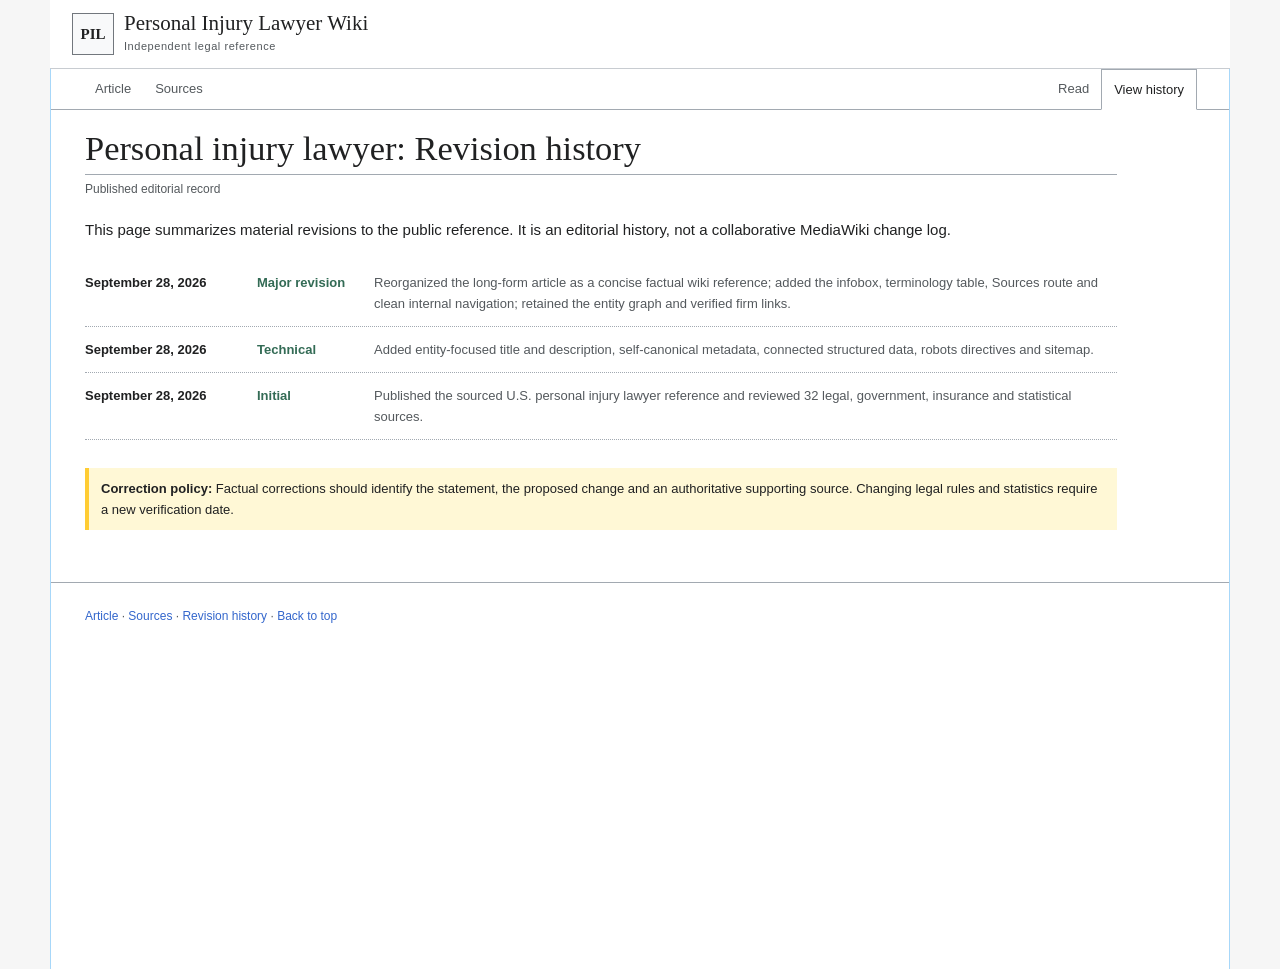
==== history/index.html @ eae9622a "Rebuild site as concise wiki reference" ====
<!DOCTYPE html>
<html lang="en-US">
<head>
  <meta charset="utf-8"><meta name="viewport" content="width=device-width, initial-scale=1">
  <title>Personal Injury Lawyer: Revision History | PIL Wiki</title>
  <meta name="description" content="Revision history for the Personal Injury Lawyer Wiki reference page, including source review, schema, metadata and concise wiki-layout changes.">
  <link rel="canonical" href="https://personalinjurylawyer.wiki/history/"><link rel="icon" href="/assets/favicon.svg" type="image/svg+xml"><link rel="stylesheet" href="/assets/styles.css">
  <script type="application/ld+json">{"@context":"https://schema.org","@type":"WebPage","@id":"https://personalinjurylawyer.wiki/history/#webpage","url":"https://personalinjurylawyer.wiki/history/","name":"Personal Injury Lawyer: Revision History","description":"Published revision record for Personal Injury Lawyer Wiki.","isPartOf":{"@id":"https://personalinjurylawyer.wiki/#website"},"about":{"@id":"https://personalinjurylawyer.wiki/#personal-injury-lawyer"},"dateModified":"2026-09-28","inLanguage":"en-US"}</script>
</head>
<body id="top">
  <header class="site-header"><a class="wordmark" href="/"><span class="mark" aria-hidden="true">PIL</span><span><strong>Personal Injury Lawyer Wiki</strong><small>Independent legal reference</small></span></a></header>
  <div class="page-shell">
    <nav class="page-tabs" aria-label="Page navigation"><div><a href="/">Article</a><a href="/resources/">Sources</a></div><div><a href="/">Read</a><a class="selected" href="/history/">View history</a></div></nav>
    <main><h1>Personal injury lawyer: Revision history</h1><p class="site-sub">Published editorial record</p><p>This page summarizes material revisions to the public reference. It is an editorial history, not a collaborative MediaWiki change log.</p>
      <ol class="history-list"><li><span class="history-date">September 28, 2026</span><span class="history-change">Major revision</span><span class="history-note">Reorganized the long-form article as a concise factual wiki reference; added the infobox, terminology table, Sources route and clean internal navigation; retained the entity graph and verified firm links.</span></li><li><span class="history-date">September 28, 2026</span><span class="history-change">Technical</span><span class="history-note">Added entity-focused title and description, self-canonical metadata, connected structured data, robots directives and sitemap.</span></li><li><span class="history-date">September 28, 2026</span><span class="history-change">Initial</span><span class="history-note">Published the sourced U.S. personal injury lawyer reference and reviewed 32 legal, government, insurance and statistical sources.</span></li></ol>
      <div class="notice"><strong>Correction policy:</strong> Factual corrections should identify the statement, the proposed change and an authoritative supporting source. Changing legal rules and statistics require a new verification date.</div>
    </main>
    <footer class="site-footer"><p><a href="/">Article</a> · <a href="/resources/">Sources</a> · <a href="/history/">Revision history</a> · <a href="#top">Back to top</a></p></footer>
  </div>
</body>
</html>
---- assets/styles.css ----
:root{--ink:#202122;--muted:#54595d;--line:#a2a9b1;--soft:#eaecf0;--panel:#f8f9fa;--link:#36c;--paper:#fff;--page:#f6f6f6;--accent:#336b55}*{box-sizing:border-box}html{scroll-behavior:smooth}body{margin:0;background:var(--page);color:var(--ink);font-family:-apple-system,BlinkMacSystemFont,"Segoe UI",Arial,sans-serif;font-size:15px;line-height:1.62}a{color:var(--link);text-decoration:none}a:hover,a:focus{text-decoration:underline}.visually-hidden{position:absolute;width:1px;height:1px;padding:0;margin:-1px;overflow:hidden;clip:rect(0,0,0,0);white-space:nowrap;border:0}.site-header{max-width:1180px;margin:auto;padding:12px 22px;display:flex;align-items:center;justify-content:space-between;gap:20px;background:#fff;border-bottom:1px solid #c8ccd1}.wordmark{display:flex;align-items:center;gap:10px;color:var(--ink)}.wordmark:hover{text-decoration:none}.wordmark .mark{display:grid;place-items:center;width:42px;height:42px;border:1px solid #72777d;background:var(--panel);font-family:Georgia,serif;font-weight:700}.wordmark strong,.wordmark small{display:block}.wordmark strong{font:21px/1.1 Georgia,"Times New Roman",serif}.wordmark small{margin-top:3px;color:var(--muted);font-size:11px;letter-spacing:.05em}.search{position:relative;display:flex;width:min(390px,44vw)}.search input{min-width:0;flex:1;border:1px solid var(--line);padding:8px 10px;font:inherit}.search>button{border:1px solid var(--line);border-left:0;background:var(--panel);padding:8px 14px;font-weight:600;cursor:pointer}.search-panel{position:absolute;z-index:5;top:42px;right:0;width:100%;background:#fff;border:1px solid var(--line);box-shadow:0 3px 12px #0002;padding:12px}.search-panel ul{margin:8px 0;padding-left:20px}.search-panel>button{font:inherit}.page-shell{max-width:1180px;margin:auto;background:var(--paper);min-height:100vh;border-left:1px solid #a7d7f9;border-right:1px solid #a7d7f9}.page-tabs{display:flex;justify-content:space-between;border-bottom:1px solid var(--line);padding:0 32px;margin-bottom:18px;font-size:13px}.page-tabs div{display:flex}.page-tabs a{padding:9px 12px;color:var(--muted)}.page-tabs a.selected{color:var(--ink);border:1px solid var(--line);border-bottom:1px solid #fff;margin-bottom:-1px;background:#fff}main{padding:0 34px 24px;max-width:1100px}h1,h2{font-family:Georgia,"Times New Roman",serif;font-weight:400}h1{font-size:2.15rem;line-height:1.2;margin:0;border-bottom:1px solid var(--line);padding-bottom:5px}h2{font-size:1.55rem;line-height:1.25;border-bottom:1px solid var(--line);padding-bottom:3px;margin:30px 0 10px}p{margin:10px 0}.site-sub{font-size:12px;color:var(--muted);margin:5px 0 18px}.infobox{float:right;width:310px;margin:0 0 18px 28px;border:1px solid var(--line);background:var(--panel);font-size:13px}.infobox-title{background:#dfe8e2;text-align:center;font:700 17px Georgia,serif;padding:8px}.infobox table{width:100%;border-collapse:collapse}.infobox th,.infobox td{vertical-align:top;text-align:left;padding:6px 8px;border-top:1px solid #ddd}.infobox th{width:33%;font-weight:650}.reference{font-size:11px;line-height:0}.toc{display:inline-block;min-width:290px;margin:14px 0 4px;padding:10px 16px;border:1px solid var(--line);background:var(--panel);font-size:13px}.toc-title{text-align:center;font-weight:700}.toc ol{margin:6px 0 0;padding-left:24px}.toc li{padding:1px 0}.table-wrap{overflow-x:auto;margin:12px 0}.wiki-table{width:100%;border-collapse:collapse;background:#fff;font-size:13.5px}.wiki-table th,.wiki-table td{border:1px solid var(--line);padding:8px 10px;text-align:left;vertical-align:top}.wiki-table thead th,.wiki-table tbody th{background:var(--soft);font-weight:650}.glossary tbody th{width:180px}.references{font-size:12.5px;line-height:1.48;padding-left:28px}.references li{margin:0 0 8px;padding-left:3px}.plain-url{overflow-wrap:anywhere;color:#404244;font-family:ui-monospace,SFMono-Regular,Consolas,monospace;font-size:11.5px}.more-sources{font-size:13px}.notice{clear:both;margin:28px 0 0;padding:10px 12px;background:#fff8d6;border-left:4px solid #fc3;font-size:13px}.categories{clear:both;margin:20px 0 0;padding:8px 12px;background:var(--panel);border:1px solid var(--line);font-size:12.5px}.site-footer{clear:both;border-top:1px solid var(--line);margin-top:28px;padding:20px 34px 30px;color:var(--muted);font-size:12px}.site-footer p{margin:4px 0}.resource-groups{display:grid;grid-template-columns:repeat(2,minmax(0,1fr));gap:16px}.resource-card{border:1px solid var(--line);background:var(--panel);padding:14px}.resource-card h2{margin-top:0;font-size:1.25rem}.source-list{font-size:13px;padding-left:24px}.source-list li{margin:0 0 12px}.history-list{list-style:none;padding:0;margin:18px 0}.history-list li{padding:12px 0;border-bottom:1px dotted var(--line);display:grid;grid-template-columns:160px 105px 1fr;gap:12px;font-size:13px}.history-date{font-weight:700}.history-change{color:var(--accent);font-weight:700}.history-note{color:var(--muted)}@media(max-width:760px){.site-header{align-items:flex-start;flex-direction:column}.search{width:100%}.page-tabs{padding:0 14px}.page-tabs a{padding:8px}main{padding:0 18px 20px}.infobox{float:none;width:100%;margin:0 0 18px}.resource-groups{grid-template-columns:1fr}.history-list li{grid-template-columns:1fr;gap:2px}.site-footer{padding:18px}.toc{min-width:0;width:100%}}@media print{body{background:#fff}.site-header,.page-tabs,.site-footer,.search,.notice{display:none}.page-shell{border:0}.infobox{break-inside:avoid}a{color:#000;text-decoration:none}}
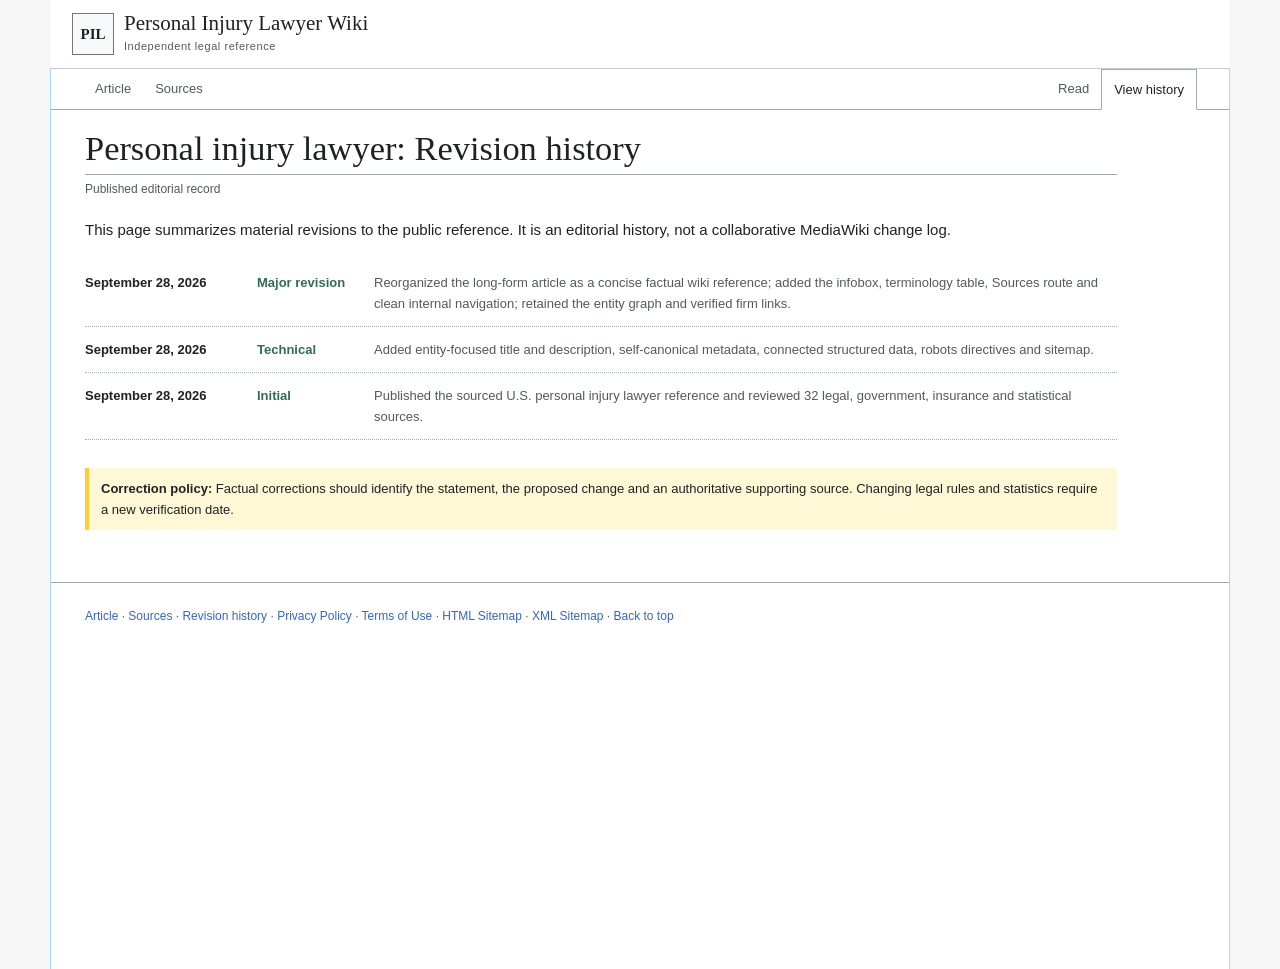
==== commit db31737c: "Add policies and public sitemaps" ====
--- a/history/index.html
+++ b/history/index.html
@@ -15,7 +15,7 @@
       <ol class="history-list"><li><span class="history-date">September 28, 2026</span><span class="history-change">Major revision</span><span class="history-note">Reorganized the long-form article as a concise factual wiki reference; added the infobox, terminology table, Sources route and clean internal navigation; retained the entity graph and verified firm links.</span></li><li><span class="history-date">September 28, 2026</span><span class="history-change">Technical</span><span class="history-note">Added entity-focused title and description, self-canonical metadata, connected structured data, robots directives and sitemap.</span></li><li><span class="history-date">September 28, 2026</span><span class="history-change">Initial</span><span class="history-note">Published the sourced U.S. personal injury lawyer reference and reviewed 32 legal, government, insurance and statistical sources.</span></li></ol>
       <div class="notice"><strong>Correction policy:</strong> Factual corrections should identify the statement, the proposed change and an authoritative supporting source. Changing legal rules and statistics require a new verification date.</div>
     </main>
-    <footer class="site-footer"><p><a href="/">Article</a> · <a href="/resources/">Sources</a> · <a href="/history/">Revision history</a> · <a href="#top">Back to top</a></p></footer>
+    <footer class="site-footer"><p><a href="/">Article</a> · <a href="/resources/">Sources</a> · <a href="/history/">Revision history</a> · <a href="/privacy/">Privacy Policy</a> · <a href="/terms/">Terms of Use</a> · <a href="/sitemap/">HTML Sitemap</a> · <a href="/sitemap.xml">XML Sitemap</a> · <a href="#top">Back to top</a></p></footer>
   </div>
 </body>
 </html>
